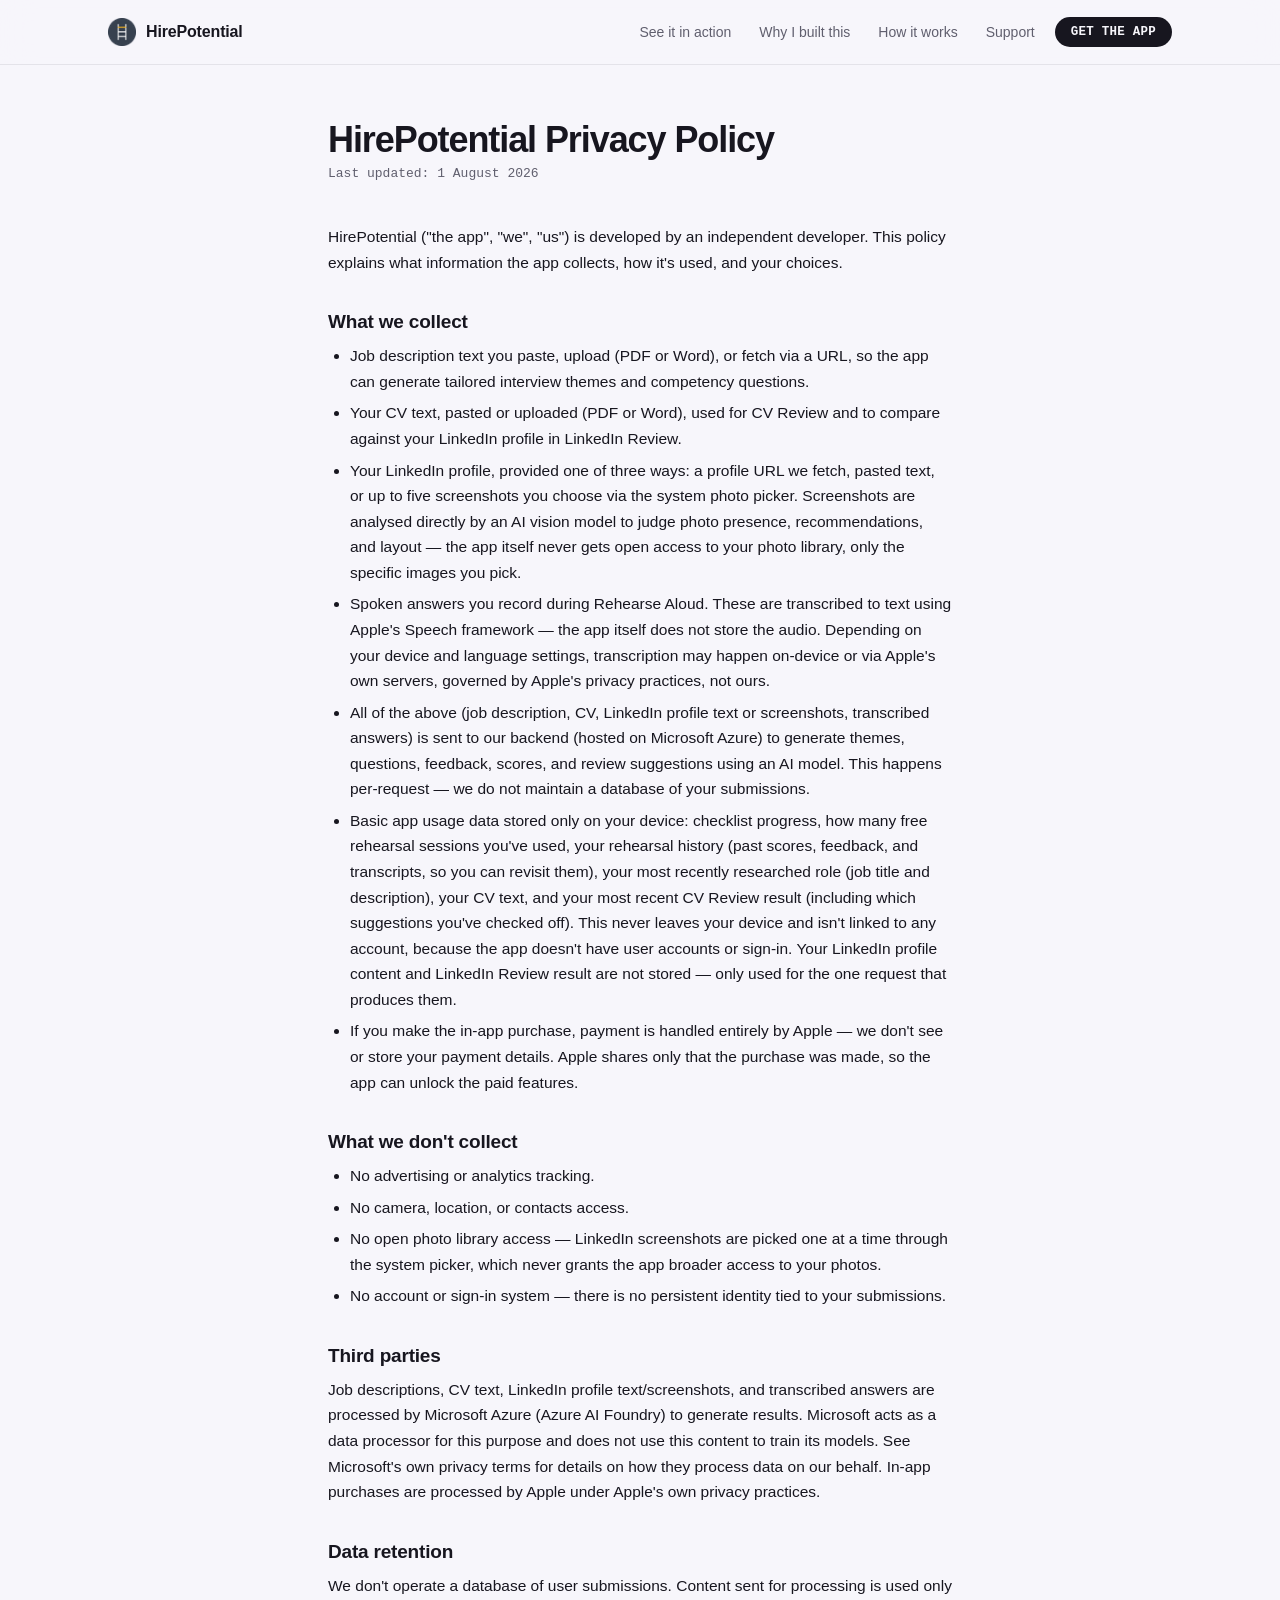
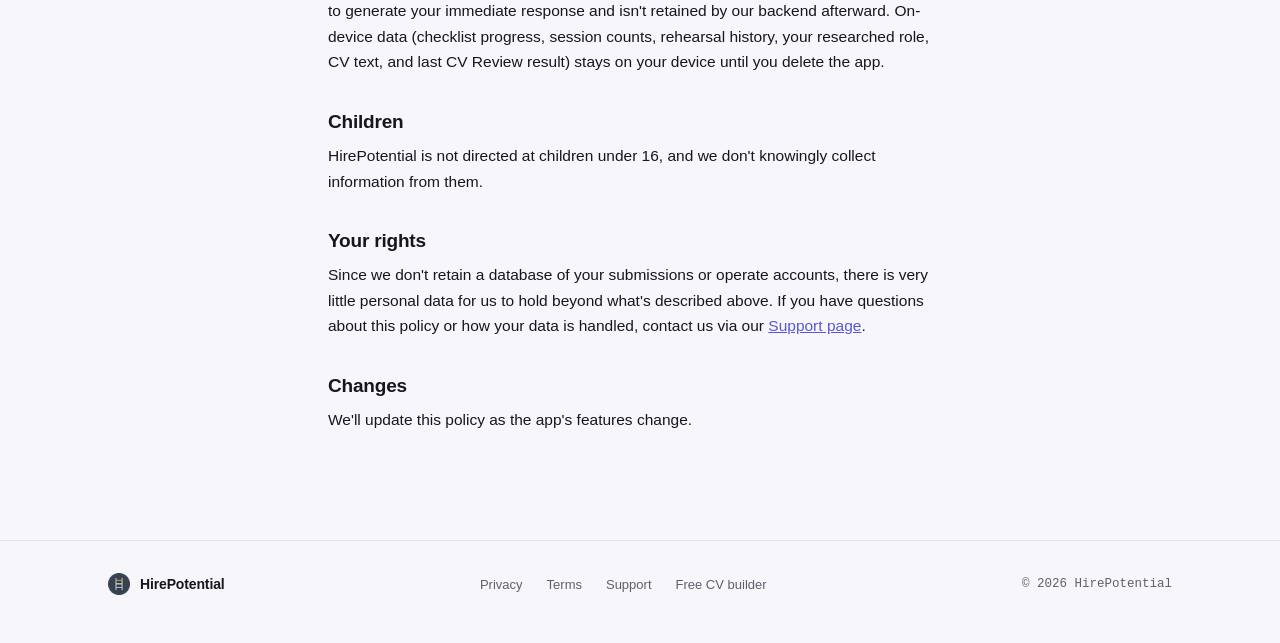
==== privacy/index.html @ 17c0e794 "Bring privacy/terms/support in as real pages on this site They were being served from the Azure Func" ====
<!doctype html>
<html lang="en">
<head>
<meta charset="UTF-8">
<meta name="viewport" content="width=device-width, initial-scale=1">
<title>HirePotential — Privacy Policy</title>
<meta name="description" content="HirePotential's privacy policy — what the app collects, how it's used, and your choices.">
<link rel="icon" type="image/png" sizes="32x32" href="/icons/favicon-32.png">
<link rel="icon" type="image/png" sizes="16x16" href="/icons/favicon-16.png">
<link rel="apple-touch-icon" sizes="180x180" href="/icons/apple-touch-icon.png">
<link rel="manifest" href="/manifest.json">
<meta name="theme-color" content="#37414F">
<link rel="stylesheet" href="/styles.css">
</head>
<body>

<nav class="top">
  <div class="wrap">
    <a class="brand" href="/">
      <span class="mark">
        <img src="/icons/favicon-32.png" alt="">
      </span>
      HirePotential
    </a>
    <div class="nav-right">
      <div class="links">
        <a href="/#features">See it in action</a>
        <a href="/#author">Why I built this</a>
        <a href="/#how">How it works</a>
        <a href="/support/">Support</a>
      </div>
      <a class="nav-cta" href="/#get">GET THE APP</a>
    </div>
  </div>
</nav>

<section class="legal-page">
  <div class="wrap">
    <h1>HirePotential Privacy Policy</h1>
    <p class="meta">Last updated: 1 August 2026</p>

    <p>HirePotential ("the app", "we", "us") is developed by an independent developer. This policy explains what information the app collects, how it's used, and your choices.</p>

    <h2>What we collect</h2>
    <ul>
      <li>Job description text you paste, upload (PDF or Word), or fetch via a URL, so the app can generate tailored interview themes and competency questions.</li>
      <li>Your CV text, pasted or uploaded (PDF or Word), used for CV Review and to compare against your LinkedIn profile in LinkedIn Review.</li>
      <li>Your LinkedIn profile, provided one of three ways: a profile URL we fetch, pasted text, or up to five screenshots you choose via the system photo picker. Screenshots are analysed directly by an AI vision model to judge photo presence, recommendations, and layout — the app itself never gets open access to your photo library, only the specific images you pick.</li>
      <li>Spoken answers you record during Rehearse Aloud. These are transcribed to text using Apple's Speech framework — the app itself does not store the audio. Depending on your device and language settings, transcription may happen on-device or via Apple's own servers, governed by Apple's privacy practices, not ours.</li>
      <li>All of the above (job description, CV, LinkedIn profile text or screenshots, transcribed answers) is sent to our backend (hosted on Microsoft Azure) to generate themes, questions, feedback, scores, and review suggestions using an AI model. This happens per-request — we do not maintain a database of your submissions.</li>
      <li>Basic app usage data stored only on your device: checklist progress, how many free rehearsal sessions you've used, your rehearsal history (past scores, feedback, and transcripts, so you can revisit them), your most recently researched role (job title and description), your CV text, and your most recent CV Review result (including which suggestions you've checked off). This never leaves your device and isn't linked to any account, because the app doesn't have user accounts or sign-in. Your LinkedIn profile content and LinkedIn Review result are not stored — only used for the one request that produces them.</li>
      <li>If you make the in-app purchase, payment is handled entirely by Apple — we don't see or store your payment details. Apple shares only that the purchase was made, so the app can unlock the paid features.</li>
    </ul>

    <h2>What we don't collect</h2>
    <ul>
      <li>No advertising or analytics tracking.</li>
      <li>No camera, location, or contacts access.</li>
      <li>No open photo library access — LinkedIn screenshots are picked one at a time through the system picker, which never grants the app broader access to your photos.</li>
      <li>No account or sign-in system — there is no persistent identity tied to your submissions.</li>
    </ul>

    <h2>Third parties</h2>
    <p>Job descriptions, CV text, LinkedIn profile text/screenshots, and transcribed answers are processed by Microsoft Azure (Azure AI Foundry) to generate results. Microsoft acts as a data processor for this purpose and does not use this content to train its models. See Microsoft's own privacy terms for details on how they process data on our behalf. In-app purchases are processed by Apple under Apple's own privacy practices.</p>

    <h2>Data retention</h2>
    <p>We don't operate a database of user submissions. Content sent for processing is used only to generate your immediate response and isn't retained by our backend afterward. On-device data (checklist progress, session counts, rehearsal history, your researched role, CV text, and last CV Review result) stays on your device until you delete the app.</p>

    <h2>Children</h2>
    <p>HirePotential is not directed at children under 16, and we don't knowingly collect information from them.</p>

    <h2>Your rights</h2>
    <p>Since we don't retain a database of your submissions or operate accounts, there is very little personal data for us to hold beyond what's described above. If you have questions about this policy or how your data is handled, contact us via our <a href="/support/">Support page</a>.</p>

    <h2>Changes</h2>
    <p>We'll update this policy as the app's features change.</p>
  </div>
</section>

<footer>
  <div class="wrap">
    <a class="brand" href="/">
      <span class="mark" style="width:22px;height:22px;border-radius:6px;">
        <img src="/icons/favicon-32.png" alt="">
      </span>
      HirePotential
    </a>
    <div class="foot-links">
      <a href="/privacy/">Privacy</a>
      <a href="/terms/">Terms</a>
      <a href="/support/">Support</a>
      <a href="https://cv.hirepotential.co.uk">Free CV builder</a>
    </div>
    <div class="copyright">© 2026 HirePotential</div>
  </div>
</footer>

</body>
</html>
---- styles.css ----
:root {
    --indigo: #5856D6;
    --indigo-soft: #EDECFC;
    --teal: #2FA6A0;
    --orange: #E88A2E;
    --mint: #2FAE6E;
    --red: #E0483E;
    --ink: #17161F;
    --ink-secondary: #605F6E;
    --paper: #F7F6FB;
    --card: #FFFFFF;
    --border: rgba(23,22,31,0.08);
    --shadow: 0 1px 2px rgba(23,22,31,0.04), 0 8px 24px rgba(23,22,31,0.06);
    --shadow-lg: 0 4px 8px rgba(23,22,31,0.05), 0 24px 48px rgba(23,22,31,0.10);
    --radius-lg: 26px;
    --radius-md: 18px;
    --radius-sm: 12px;
    --font-ui: -apple-system, BlinkMacSystemFont, "SF Pro Display", "SF Pro Text", "Segoe UI", Roboto, Helvetica, Arial, sans-serif;
    --font-mono: ui-monospace, "SF Mono", "Menlo", "Cascadia Code", monospace;
    /* Fixed-dark "highlight card" tokens — deliberately do NOT flip with the page theme, unlike
       --ink/--paper above. Always a dark card with light text, so it reads as a highlight in
       both themes instead of inverting into an unreadable light card on a dark page. */
    --invert-bg: #17161F;
    --invert-text: #F7F6FB;
    --invert-text-secondary: rgba(247,246,251,0.68);
    --invert-eyebrow-bg: rgba(122,121,239,0.22);
    --invert-eyebrow-text: #B7B6FF;
  }

  :root[data-theme="dark"] {
    --indigo: #7A79EF;
    --indigo-soft: rgba(122,121,239,0.16);
    --teal: #4FC2BC;
    --orange: #F0A254;
    --mint: #4CC384;
    --ink: #F1F0F7;
    --ink-secondary: #A6A4B8;
    --paper: #0C0B12;
    --card: #17151F;
    --border: rgba(241,240,247,0.09);
    --shadow: 0 1px 2px rgba(0,0,0,0.3), 0 12px 32px rgba(0,0,0,0.35);
    --shadow-lg: 0 4px 8px rgba(0,0,0,0.35), 0 30px 60px rgba(0,0,0,0.45);
    --invert-bg: #24222E;
  }

  @media (prefers-color-scheme: dark) {
    :root:not([data-theme="light"]) {
      --indigo: #7A79EF;
      --indigo-soft: rgba(122,121,239,0.16);
      --teal: #4FC2BC;
      --orange: #F0A254;
      --mint: #4CC384;
      --ink: #F1F0F7;
      --ink-secondary: #A6A4B8;
      --paper: #0C0B12;
      --card: #17151F;
      --border: rgba(241,240,247,0.09);
      --shadow: 0 1px 2px rgba(0,0,0,0.3), 0 12px 32px rgba(0,0,0,0.35);
      --shadow-lg: 0 4px 8px rgba(0,0,0,0.35), 0 30px 60px rgba(0,0,0,0.45);
      --invert-bg: #24222E;
    }
  }

  * { box-sizing: border-box; }
  html { scroll-behavior: smooth; }

  body {
    margin: 0;
    background: var(--paper);
    color: var(--ink);
    font-family: var(--font-ui);
    -webkit-font-smoothing: antialiased;
    overflow-x: hidden;
  }

  .wrap {
    max-width: 1120px;
    margin: 0 auto;
    padding: 0 28px;
  }

  a { color: inherit; }

  /* ---------- Nav ---------- */
  nav.top {
    position: sticky;
    top: 0;
    z-index: 20;
    backdrop-filter: saturate(180%) blur(16px);
    background: color-mix(in srgb, var(--paper) 82%, transparent);
    border-bottom: 1px solid var(--border);
  }
  nav.top .wrap {
    display: flex;
    align-items: center;
    justify-content: space-between;
    height: 64px;
  }
  .brand {
    display: flex;
    align-items: center;
    gap: 10px;
    font-weight: 700;
    font-size: 16px;
    text-decoration: none;
    letter-spacing: -0.01em;
  }
  .brand .mark {
    width: 28px; height: 28px;
    border-radius: 8px;
    display: grid; place-items: center;
    overflow: hidden;
    flex-shrink: 0;
  }
  .brand .mark img { width: 100%; height: 100%; display: block; }
  nav.top .nav-right { display: flex; gap: 20px; align-items: center; }
  nav.top .links { display: flex; gap: 28px; align-items: center; }
  nav.top .links a {
    font-size: 14px;
    font-weight: 500;
    text-decoration: none;
    color: var(--ink-secondary);
  }
  nav.top .links a:hover { color: var(--ink); }
  .nav-cta {
    font-family: var(--font-mono);
    font-size: 12.5px;
    font-weight: 600;
    letter-spacing: 0.02em;
    padding: 8px 16px;
    border-radius: 999px;
    background: var(--ink);
    color: var(--paper) !important;
    text-decoration: none;
  }

  /* ---------- Hero ---------- */
  .hero {
    padding: 76px 0 40px;
  }
  .hero-grid {
    display: grid;
    grid-template-columns: 1.05fr 0.95fr;
    gap: 56px;
    align-items: center;
  }
  .eyebrow {
    font-family: var(--font-mono);
    font-size: 12px;
    font-weight: 600;
    letter-spacing: 0.08em;
    text-transform: uppercase;
    color: var(--indigo);
    background: var(--indigo-soft);
    display: inline-block;
    padding: 6px 12px;
    border-radius: 999px;
    margin-bottom: 20px;
  }
  h1 {
    font-size: clamp(34px, 4.6vw, 54px);
    line-height: 1.05;
    letter-spacing: -0.03em;
    font-weight: 800;
    margin: 0 0 20px;
    text-wrap: balance;
  }
  h1 em {
    font-style: normal;
    color: var(--indigo);
  }
  .hero p.lede {
    font-size: 17.5px;
    line-height: 1.6;
    color: var(--ink-secondary);
    max-width: 46ch;
    margin: 0 0 32px;
  }
  .hero-ctas { display: flex; align-items: center; gap: 18px; flex-wrap: wrap; }
  .btn-primary {
    display: inline-flex;
    align-items: center;
    gap: 8px;
    background: var(--ink);
    color: var(--paper);
    text-decoration: none;
    font-weight: 600;
    font-size: 15px;
    padding: 14px 24px;
    border-radius: 999px;
    box-shadow: var(--shadow);
  }
  .hero-note {
    font-size: 13px;
    color: var(--ink-secondary);
  }

  /* ---------- Real screenshots, framed ---------- */
  .device-frame {
    border-radius: 9.2%;
    overflow: hidden;
    border: 1px solid var(--border);
    background: var(--card);
    line-height: 0;
  }
  .device-frame img { width: 100%; display: block; }

  .hero-shot {
    justify-self: center;
    width: 272px;
    transform: rotate(1.6deg);
  }
  .hero-shot .device-frame { box-shadow: var(--shadow-lg); }

  /* ---------- Section shared ---------- */
  section { padding: 64px 0; }
  .section-head { max-width: 640px; margin: 0 0 40px; }
  .section-head .eyebrow { margin-bottom: 14px; }
  h2 {
    font-size: clamp(26px, 3.2vw, 34px);
    letter-spacing: -0.02em;
    font-weight: 800;
    margin: 0 0 12px;
    text-wrap: balance;
  }
  .section-head p {
    font-size: 15.5px;
    color: var(--ink-secondary);
    line-height: 1.6;
    margin: 0;
  }

  /* ---------- Showcase (real screens + copy, alternating) ---------- */
  .showcase { display: flex; flex-direction: column; gap: 72px; }
  .showcase-row {
    display: flex;
    align-items: center;
    gap: 56px;
  }
  .showcase-row.reverse { flex-direction: row-reverse; }
  .showcase-shot { flex: 0 0 auto; width: 252px; }
  .showcase-shot .device-frame { box-shadow: var(--shadow); }
  .showcase-copy { flex: 1 1 auto; max-width: 480px; }
  .showcase-copy .num {
    font-family: var(--font-mono);
    font-size: 12px;
    color: var(--ink-secondary);
    margin-bottom: 10px;
  }
  .showcase-copy h3 {
    font-size: 22px;
    font-weight: 800;
    letter-spacing: -0.02em;
    margin: 0 0 12px;
  }
  .showcase-copy p {
    font-size: 15.5px;
    line-height: 1.6;
    color: var(--ink-secondary);
    margin: 0;
  }
  .showcase-copy p + p { margin-top: 10px; }
  .showcase-copy strong { color: var(--ink); font-weight: 600; }

  /* ---------- Also included (free, no-screenshot features) ---------- */
  .extras {
    margin-top: 56px;
    padding-top: 40px;
    border-top: 1px solid var(--border);
    display: grid;
    grid-template-columns: repeat(3, 1fr);
    gap: 24px;
  }
  .extras-lead {
    font-family: var(--font-mono);
    font-size: 12px;
    font-weight: 600;
    letter-spacing: 0.06em;
    text-transform: uppercase;
    color: var(--ink-secondary);
    margin: 0 0 20px;
  }
  .extra h3 { font-size: 16px; font-weight: 700; margin: 0 0 6px; }
  .extra p { font-size: 13.5px; color: var(--ink-secondary); line-height: 1.55; margin: 0; }

  /* ---------- Author note ---------- */
  .author-card {
    max-width: 720px;
    margin: 0 auto;
    background: var(--card);
    border: 1px solid var(--border);
    border-radius: var(--radius-lg);
    padding: 48px;
    box-shadow: var(--shadow);
  }
  .author-card .eyebrow { margin-bottom: 18px; }
  .author-card p {
    font-size: 16px;
    line-height: 1.7;
    color: var(--ink-secondary);
    margin: 0 0 16px;
    max-width: 62ch;
  }
  .author-card p:first-of-type {
    font-size: 18.5px;
    color: var(--ink);
    font-weight: 500;
  }
  .author-card p:last-of-type { margin-bottom: 0; }
  .author-sign {
    margin-top: 24px;
    font-family: var(--font-mono);
    font-size: 13px;
    font-weight: 600;
    color: var(--ink);
    letter-spacing: 0.01em;
  }

  /* ---------- How it works ---------- */
  .steps {
    display: grid;
    grid-template-columns: repeat(3, 1fr);
    gap: 24px;
    counter-reset: step;
  }
  .step {
    position: relative;
    padding-top: 8px;
  }
  .step .step-num {
    font-family: var(--font-mono);
    font-size: 13px;
    font-weight: 700;
    color: var(--indigo);
    margin-bottom: 10px;
  }
  .step h3 { font-size: 16px; font-weight: 700; margin: 0 0 6px; }
  .step p { font-size: 13.5px; color: var(--ink-secondary); line-height: 1.55; margin: 0; }

  /* ---------- Privacy band ---------- */
  .privacy-band {
    background: var(--invert-bg);
    color: var(--invert-text);
    border-radius: var(--radius-lg);
    padding: 48px;
    display: grid;
    grid-template-columns: 1fr 1fr;
    gap: 40px;
    align-items: center;
  }
  .privacy-band h2 { color: var(--invert-text); }
  .privacy-band .eyebrow { background: var(--invert-eyebrow-bg); color: var(--invert-eyebrow-text); }
  .privacy-band .section-head p { color: var(--invert-text-secondary); }
  .privacy-list { list-style: none; margin: 0; padding: 0; display: flex; flex-direction: column; gap: 14px; }
  .privacy-list li {
    display: flex;
    gap: 12px;
    font-size: 14px;
    line-height: 1.5;
    color: var(--invert-text);
    opacity: 0.88;
  }
  .privacy-list .dot {
    width: 6px; height: 6px;
    border-radius: 999px;
    background: var(--mint);
    margin-top: 7px;
    flex-shrink: 0;
  }

  /* ---------- Final CTA ---------- */
  .final-cta {
    text-align: center;
    padding: 88px 0 96px;
  }
  .final-cta h2 { font-size: clamp(28px, 4vw, 40px); }
  .final-cta p { color: var(--ink-secondary); font-size: 16px; max-width: 44ch; margin: 0 auto 32px; }

  /* ---------- Footer ---------- */
  footer {
    border-top: 1px solid var(--border);
    padding: 32px 0 48px;
  }
  footer .wrap {
    display: flex;
    justify-content: space-between;
    align-items: center;
    flex-wrap: wrap;
    gap: 16px;
  }
  footer .brand { font-size: 14px; }
  footer .foot-links { display: flex; gap: 24px; }
  footer .foot-links a { font-size: 13px; color: var(--ink-secondary); text-decoration: none; }
  footer .foot-links a:hover { color: var(--ink); }
  footer .copyright { font-size: 12.5px; color: var(--ink-secondary); font-family: var(--font-mono); }

  @media (max-width: 880px) {
    .hero-grid { grid-template-columns: 1fr; }
    .hero-shot { justify-self: start; transform: none; margin-top: 24px; width: 240px; }
    .showcase-row, .showcase-row.reverse { flex-direction: column; align-items: flex-start; gap: 28px; }
    .showcase-shot { width: 220px; }
    .extras { grid-template-columns: 1fr; gap: 28px; }
    .steps { grid-template-columns: 1fr; gap: 32px; }
    .privacy-band { grid-template-columns: 1fr; padding: 32px 24px; }
    nav.top .links { display: none; }
  }
  @media (max-width: 520px) {
    .wrap { padding: 0 20px; }
    .showcase-shot { width: 78vw; max-width: 280px; }
    .author-card { padding: 28px 22px; }
  }

/* ---------- Legal/support article pages ---------- */
.legal-page { padding: 56px 0 96px; }
.legal-page .wrap { max-width: 680px; }
.legal-page h1 { font-size: clamp(28px, 4vw, 36px); margin: 0 0 4px; }
.legal-page .meta {
  font-family: var(--font-mono);
  color: var(--ink-secondary);
  font-size: 13px;
  margin-bottom: 40px;
}
.legal-page h2 { font-size: 19px; letter-spacing: -0.01em; margin-top: 36px; margin-bottom: 10px; }
.legal-page p, .legal-page li { font-size: 15.5px; line-height: 1.65; color: var(--ink); margin: 0 0 12px; }
.legal-page ul { padding-left: 22px; margin: 0 0 16px; }
.legal-page li { margin-bottom: 6px; }
.legal-page a { color: var(--indigo); }
.legal-page strong { font-weight: 600; }

.contact-form { display: flex; flex-direction: column; gap: 14px; max-width: 420px; margin: 18px 0 8px; }
.contact-form label { font-size: 13px; font-weight: 600; display: flex; flex-direction: column; gap: 6px; color: var(--ink); }
.contact-form input, .contact-form textarea {
  font: inherit;
  font-size: 14.5px;
  color: var(--ink);
  background: var(--card);
  border: 1px solid var(--border);
  border-radius: 10px;
  padding: 10px 12px;
  resize: vertical;
}
.contact-form input:focus, .contact-form textarea:focus { outline: 2px solid var(--indigo); outline-offset: 1px; }
.contact-form .honeypot { position: absolute; left: -9999px; width: 1px; height: 1px; overflow: hidden; }
.contact-form button {
  font: inherit;
  font-size: 14.5px;
  font-weight: 600;
  color: #fff;
  background: var(--indigo);
  border: none;
  border-radius: 999px;
  padding: 12px 20px;
  cursor: pointer;
  width: fit-content;
}
.form-banner {
  font-size: 14px;
  padding: 12px 16px;
  border-radius: 12px;
  margin: 18px 0;
  display: none;
}
.form-banner.success { background: color-mix(in srgb, var(--mint) 16%, transparent); color: var(--ink); display: none; }
.form-banner.error { background: color-mix(in srgb, var(--red) 14%, transparent); color: var(--ink); display: none; }
.form-banner.show { display: block; }
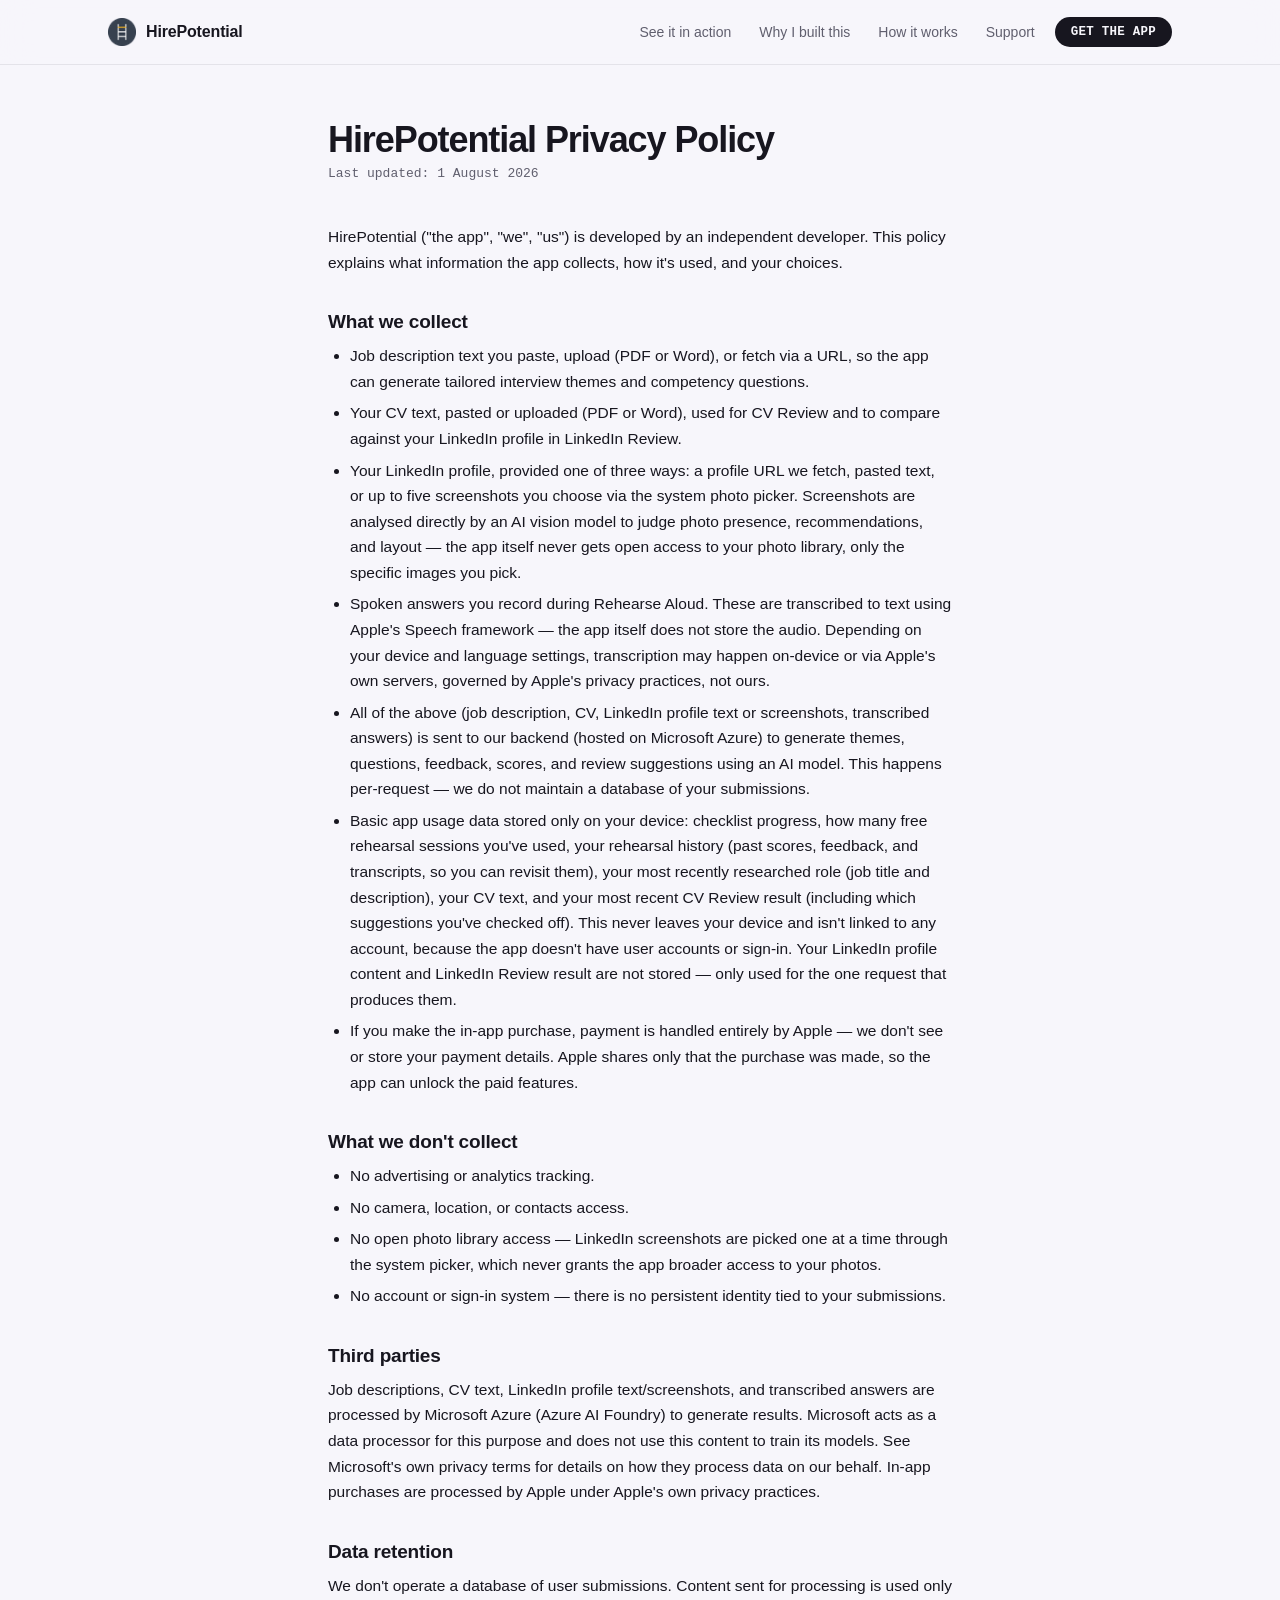
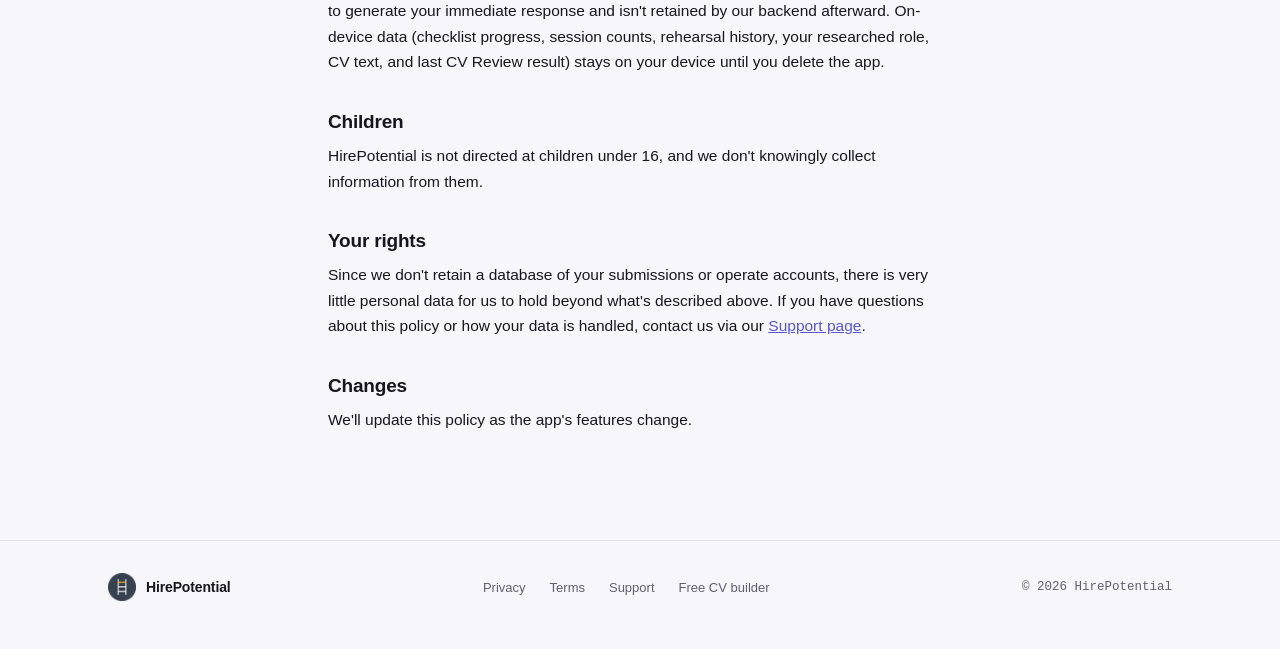
==== commit f581ae2f: "Add a Content-Security-Policy to every page From a security review: the site had no CSP at all. Remo" ====
--- a/privacy/index.html
+++ b/privacy/index.html
@@ -10,6 +10,7 @@
 <link rel="apple-touch-icon" sizes="180x180" href="/icons/apple-touch-icon.png">
 <link rel="manifest" href="/manifest.json">
 <meta name="theme-color" content="#37414F">
+<meta http-equiv="Content-Security-Policy" content="default-src 'self'; style-src 'self'; script-src 'self'; img-src 'self'; form-action 'self' https://api.hirepotential.co.uk; object-src 'none'; base-uri 'self'">
 <link rel="stylesheet" href="/styles.css">
 </head>
 <body>
@@ -80,7 +81,7 @@
 <footer>
   <div class="wrap">
     <a class="brand" href="/">
-      <span class="mark" style="width:22px;height:22px;border-radius:6px;">
+      <span class="mark mark-sm">
         <img src="/icons/favicon-32.png" alt="">
       </span>
       HirePotential
--- a/styles.css
+++ b/styles.css
@@ -463,3 +463,7 @@
 .form-banner.success { background: color-mix(in srgb, var(--mint) 16%, transparent); color: var(--ink); display: none; }
 .form-banner.error { background: color-mix(in srgb, var(--red) 14%, transparent); color: var(--ink); display: none; }
 .form-banner.show { display: block; }
+
+/* ---------- Small utility classes (avoid inline style attributes, keeps CSP script/style-src clean) ---------- */
+.mark-sm { width: 22px; height: 22px; border-radius: 6px; }
+.no-margin { margin: 0; }
